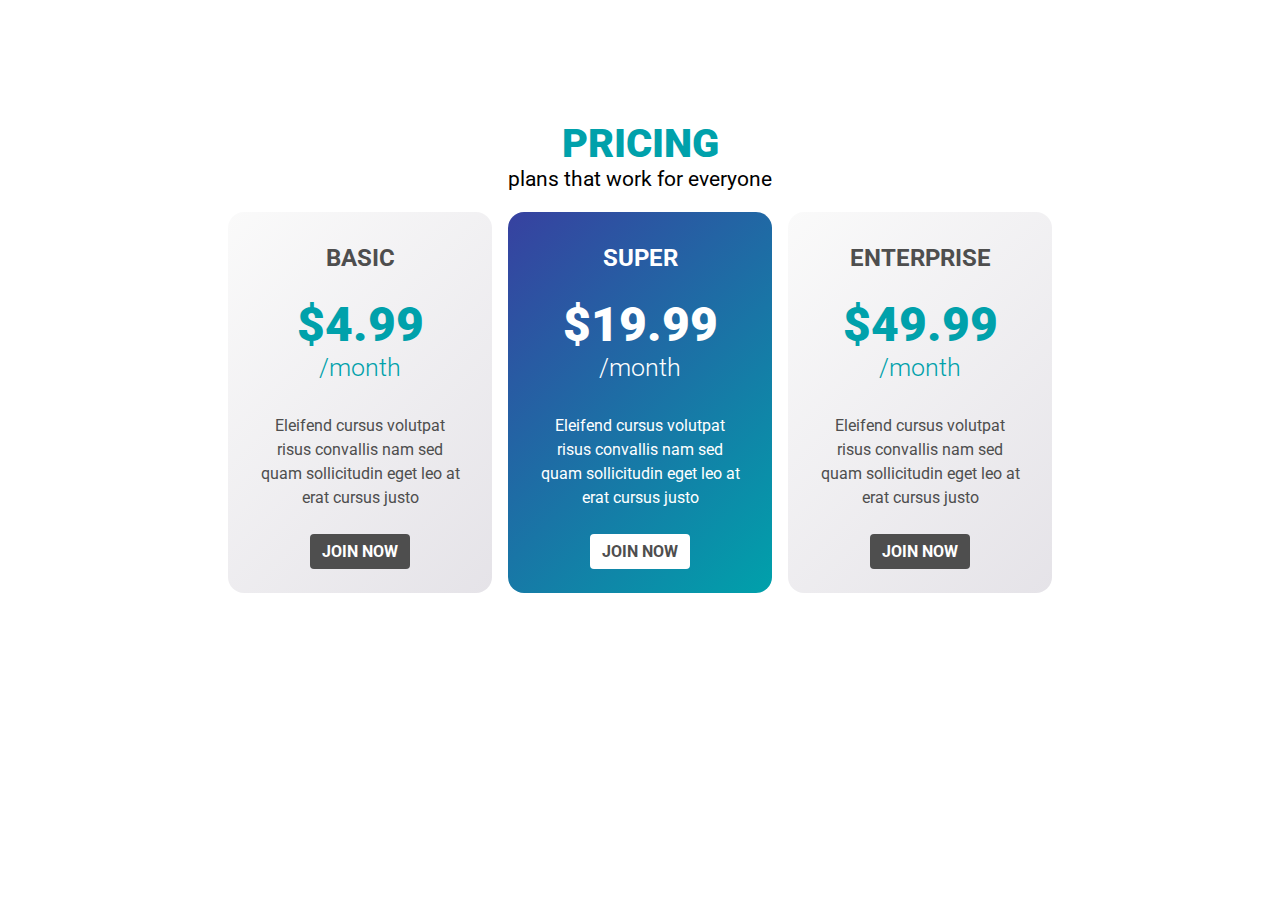
==== module-1/03-pricing-cards-1/code/index.html @ da393208 "Solved my way" ====
<!DOCTYPE html>
<html lang="en">

<head>
  <meta charset="UTF-8">
  <meta name="viewport" content="width=device-width, initial-scale=1.0">
  <title>Pricing</title>
  <link href="https://fonts.googleapis.com/css2?family=Roboto:wght@300;700;900&display=swap" rel="stylesheet">
  <link rel="stylesheet" href="styles.css">
</head>

<body>
  <h1>pricing</h1>
  <p class="subhead">plans that work for everyone</p>

  <div class="plans">
    <div class="plan inverse">
      <h2 class="plan__title">basic</h2>
      <p class="plan__price">
        $4.99<span>/month</span>
      </p>
      <p class="plan__description">Eleifend cursus volutpat risus convallis nam sed quam sollicitudin eget leo at erat
        cursus justo</p>
      <a href="#" class="plan__button">Join Now</a>
    </div>

    <div class="plan">
      <h2 class="plan__title">super</h2>
      <p class="plan__price">
        $19.99<span>/month</span>
      </p>
      <p class="plan__description">Eleifend cursus volutpat risus convallis nam sed quam sollicitudin eget leo at erat
        cursus justo</p>
      <a href="#" class="plan__button">Join Now</a>
    </div>
    <div class="plan inverse">
      <h2 class="plan__title">Enterprise</h2>
      <p class="plan__price">
        $49.99<span>/month</span>
      </p>
      <p class="plan__description">Eleifend cursus volutpat risus convallis nam sed quam sollicitudin eget leo at erat
        cursus justo</p>
      <a href="#" class="plan__button">Join Now</a>
    </div>
  </div>
</body>

</html>
---- module-1/03-pricing-cards-1/code/styles.css ----
body {
  font-family: "Roboto", sans-serif;
  text-align: center;
}

h1 {
  font-size: 2.5rem;
  text-transform: uppercase;
  color: #00a1ab;
  font-weight: 900;
  margin-top: 3em;
  margin-bottom: 0;
}

.subhead {
  font-size: 1.3125rem;
  margin-top: 0;
}

.plans {
  display: flex;
  justify-content: center;
}

.plan {
  color: #fff;
  background: linear-gradient(-45deg, #00a1ab, #3741a0);
  width: 200px;
  padding: 2em;
  border-radius: 1em;
  margin: 0 0.5em;
}

.inverse {
  color: #4E4E4E;
  background: linear-gradient(-45deg, #E5E3E8, #FAFAFA);
  width: 200px;
  padding: 2em;
  border-radius: 1em;
  margin: 0 0.5em;
}

.inverse .plan__price {
  color: #00a1ab;
}

.inverse .plan__button {
  background: #4E4E4E;
  color: white;
}

.plan__title {
  text-transform: uppercase;
  margin: 0 0 1em;
}

.plan__price {
  font-size: 3rem;
  font-weight: 900;
  margin: 0;
}

.plan__price span {
  display: block;
  font-size: 1.5625rem;
  font-weight: 300;
}

.plan__description {
  margin: 2em 0;
  line-height: 1.5;
}

.plan__button {
  background: white;
  color: #4e4e4e;
  text-decoration: none;
  padding: 0.5em 0.75em;
  border-radius: 0.25em;
  text-transform: uppercase;
  font-weight: 700;
}
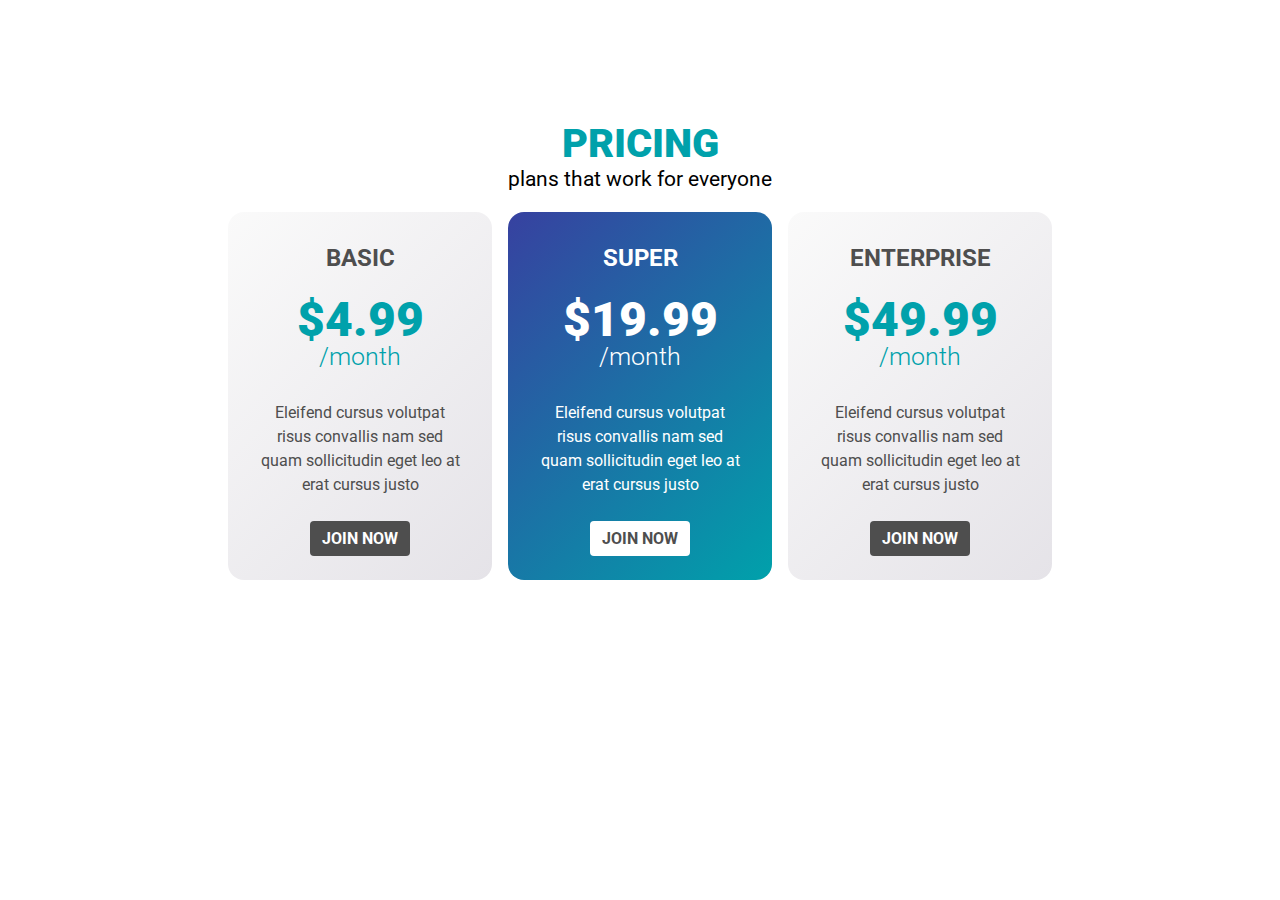
==== commit 400e16f1: "Solved Kev's way" ====
--- a/module-1/03-pricing-cards-1/code/index.html
+++ b/module-1/03-pricing-cards-1/code/index.html
@@ -10,37 +10,39 @@
 </head>
 
 <body>
-  <h1>pricing</h1>
+  <h1 class="text-accent" >pricing</h1>
   <p class="subhead">plans that work for everyone</p>
 
   <div class="plans">
-    <div class="plan inverse">
+
+    <div class="plan plan--light">
       <h2 class="plan__title">basic</h2>
-      <p class="plan__price">
+      <p class="plan__price text-accent">
         $4.99<span>/month</span>
       </p>
       <p class="plan__description">Eleifend cursus volutpat risus convallis nam sed quam sollicitudin eget leo at erat
         cursus justo</p>
-      <a href="#" class="plan__button">Join Now</a>
+      <a href="#" class="button button--dark">Join Now</a>
     </div>
 
-    <div class="plan">
+    <div class="plan plan--accent">
       <h2 class="plan__title">super</h2>
       <p class="plan__price">
         $19.99<span>/month</span>
       </p>
       <p class="plan__description">Eleifend cursus volutpat risus convallis nam sed quam sollicitudin eget leo at erat
         cursus justo</p>
-      <a href="#" class="plan__button">Join Now</a>
+      <a href="#" class="button button--light">Join Now</a>
     </div>
-    <div class="plan inverse">
+
+    <div class="plan plan--light">
       <h2 class="plan__title">Enterprise</h2>
-      <p class="plan__price">
+      <p class="plan__price text-accent">
         $49.99<span>/month</span>
       </p>
       <p class="plan__description">Eleifend cursus volutpat risus convallis nam sed quam sollicitudin eget leo at erat
         cursus justo</p>
-      <a href="#" class="plan__button">Join Now</a>
+      <a href="#" class="button button--dark">Join Now</a>
     </div>
   </div>
 </body>
--- a/module-1/03-pricing-cards-1/code/styles.css
+++ b/module-1/03-pricing-cards-1/code/styles.css
@@ -6,10 +6,13 @@
 h1 {
   font-size: 2.5rem;
   text-transform: uppercase;
-  color: #00a1ab;
   font-weight: 900;
   margin-top: 3em;
   margin-bottom: 0;
+}
+
+.text-accent {
+  color: #00a1ab;
 }
 
 .subhead {
@@ -23,30 +26,20 @@
 }
 
 .plan {
-  color: #fff;
-  background: linear-gradient(-45deg, #00a1ab, #3741a0);
   width: 200px;
   padding: 2em;
   border-radius: 1em;
   margin: 0 0.5em;
 }
 
-.inverse {
+.plan--light {
   color: #4E4E4E;
   background: linear-gradient(-45deg, #E5E3E8, #FAFAFA);
-  width: 200px;
-  padding: 2em;
-  border-radius: 1em;
-  margin: 0 0.5em;
 }
 
-.inverse .plan__price {
-  color: #00a1ab;
-}
-
-.inverse .plan__button {
-  background: #4E4E4E;
-  color: white;
+.plan--accent {
+  color: #fff;
+  background: linear-gradient(-45deg, #00a1ab, #3741a0);
 }
 
 .plan__title {
@@ -56,6 +49,7 @@
 
 .plan__price {
   font-size: 3rem;
+  line-height: 1;
   font-weight: 900;
   margin: 0;
 }
@@ -71,12 +65,20 @@
   line-height: 1.5;
 }
 
-.plan__button {
-  background: white;
-  color: #4e4e4e;
+.button {
   text-decoration: none;
   padding: 0.5em 0.75em;
   border-radius: 0.25em;
   text-transform: uppercase;
   font-weight: 700;
 }
+
+.button--light {
+  background: white;
+  color: #4e4e4e;
+}
+
+.button--dark {
+  background: #4e4e4e;
+  color: white;
+}